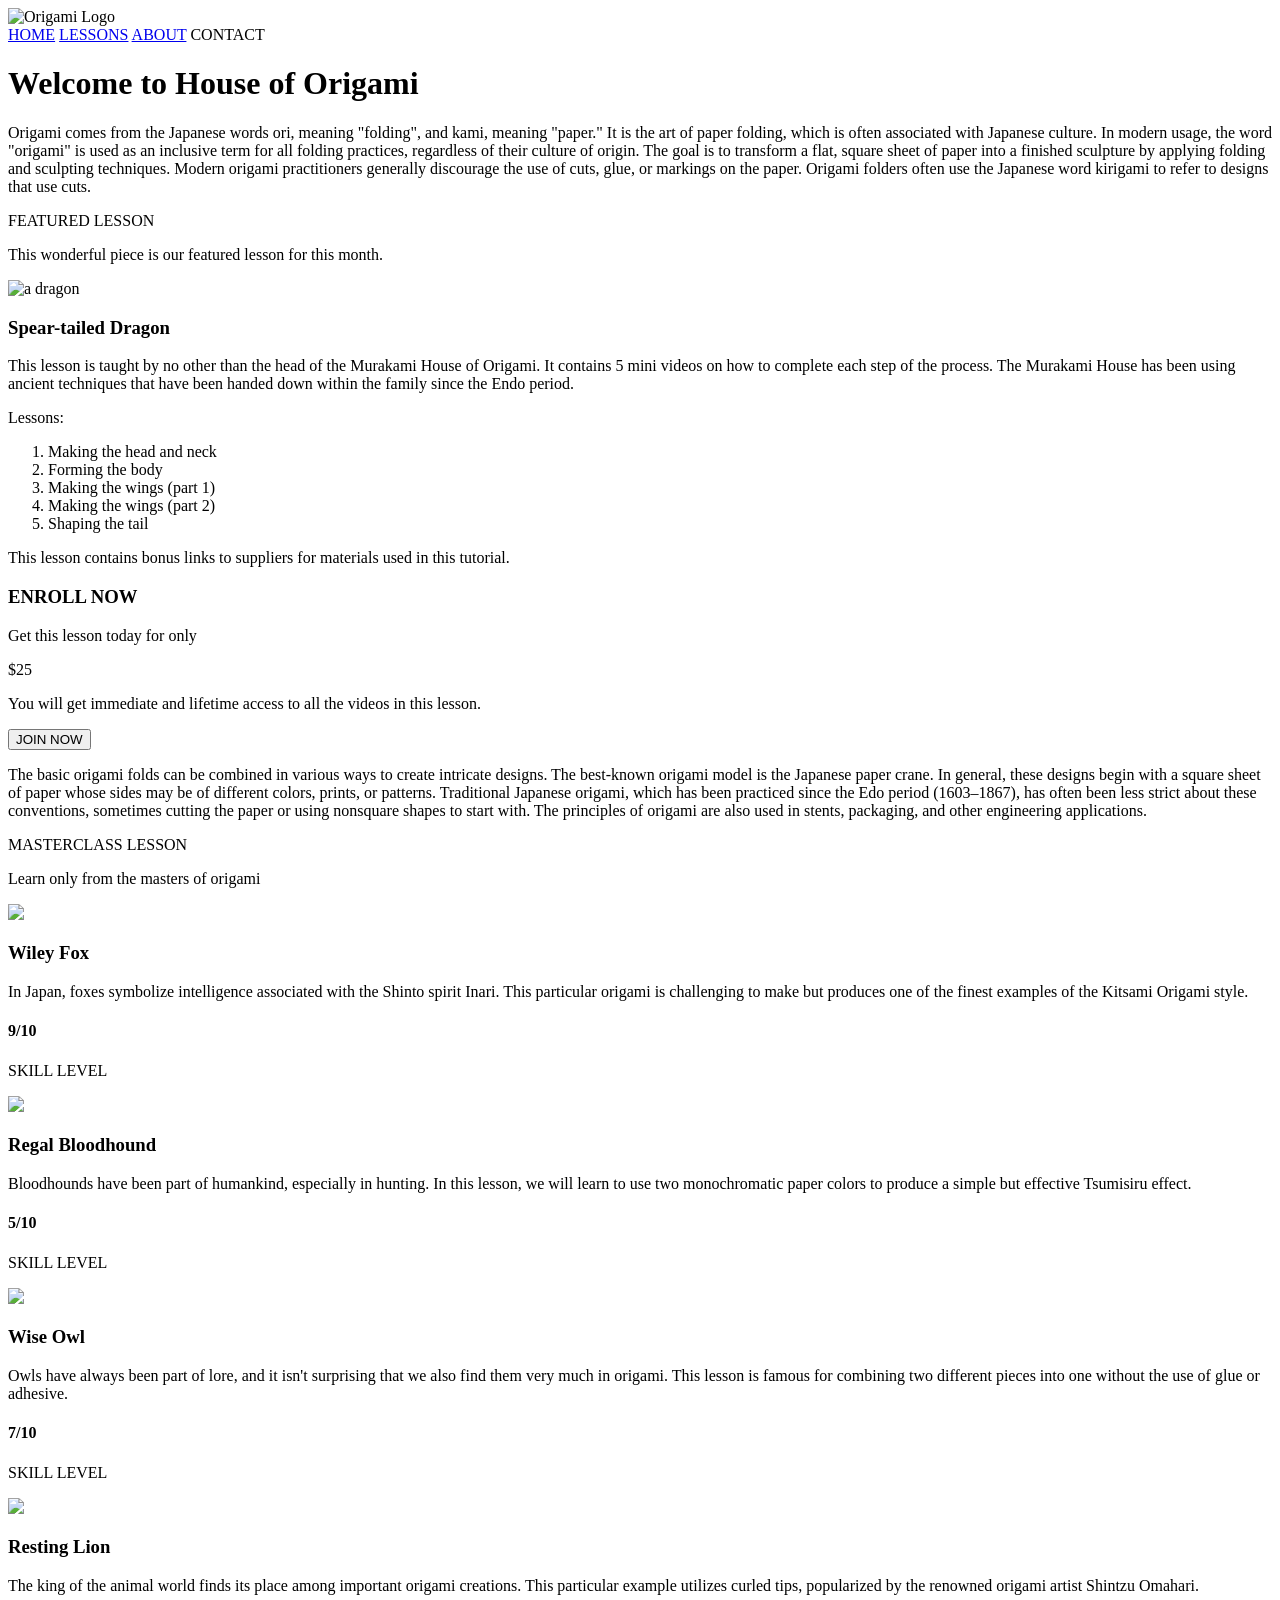
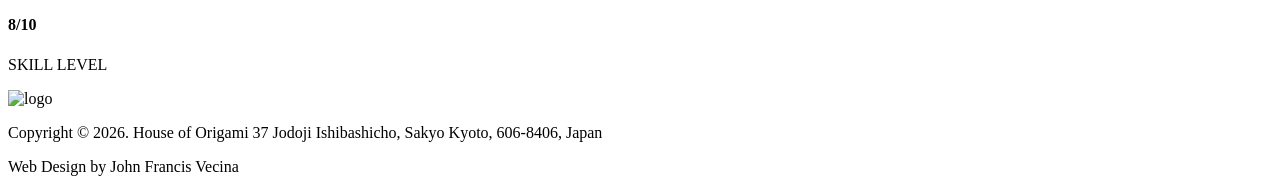
==== index.html @ 2bac2e09 "Add files via upload" ====
<!DOCTYPE HTML>

<html>
	<head>
	
		<title>House of Origami</title>
		
		<meta name="viewport" content="width=device-width, initial-scale=1.0">

		<link href="css/style.css" rel="stylesheet">
		
		<link rel="preconnect" href="https://fonts.googleapis.com">
		<link rel="preconnect" href="https://fonts.gstatic.com" crossorigin>
		<link href="https://fonts.googleapis.com/css2?family=Aubrey&family=Roboto:ital,wght@0,100..900;1,100..900&display=swap" rel="stylesheet">
		
		<link rel="icon" href="origami-images/images/icon_clean.png" type="image/x-icon">

		
	</head>
	
	<body>
		<header>
		
			<div class="top">
				<div class="origami_logo">
					<img src="origami-images/images/origami_logo.png" alt="Origami Logo">
				</div>
				
				<div class="main_nav">
					<nav class="navbtn">
						<a href="index.html">HOME</a>
						<a href="lessons.html">LESSONS</a>
						<a href="about.html">ABOUT</a>
						<a>CONTACT</a>
					</nav>
				</div>
				
			</div>

		</header>
		
		<main>
		
			<div class="origamihome1">
			
				<h1 id="header">Welcome to House of Origami</h1>
				<p>Origami comes from the Japanese words ori, meaning "folding", and kami, meaning "paper." It is the art of paper folding, which is often associated with Japanese culture. In modern usage, the word "origami" is used as an inclusive term for all folding practices, regardless of their culture of origin. The goal is to transform a flat, square sheet of paper into a finished sculpture by applying folding and sculpting techniques. Modern origami practitioners generally discourage the use of cuts, glue, or markings on the paper. Origami folders often use the Japanese word kirigami to refer to designs that use cuts.</p>
			
			</div>
			
			<div class="featured_lesson">
				
				<span>FEATURED  LESSON</span>
				<p>This wonderful piece is our featured lesson for this month.</p>
				<img src="origami-images/images/featured_lesson.jpg" alt="a dragon">
				
				<div class="mid_section">
					<div class="spear_tailed_dragon">
					
						<h3>Spear-tailed Dragon</h3>
						<p>This lesson is taught by no other than the head of the Murakami House of Origami. It contains 5 mini videos on how to complete each step of the process. The Murakami House has been using ancient techniques that have been handed down within the family since the Endo period.</p>
						
						<p>Lessons:</p>
						
						<ol>
							<li>Making the head and neck</li>
							<li>Forming the body</li>
							<li>Making the wings (part 1)</li>
							<li>Making the wings (part 2)</li>
							<li>Shaping the tail</li>
						</ol>
						
						<p>This lesson contains bonus links to suppliers for materials used in this tutorial.</p>
						
					</div>
					
					<div class="enroll">
						<h3>ENROLL NOW</h4>
						<p>Get this lesson today for only</p>
						
						<div class="price">
							<span class="price-text">
								<span class="currency">$</span>25
							</span>
						</div>
						
						<p id="access">You will get immediate and lifetime access to all the videos in this lesson.</p>
						
						<div class="join_button">
							<button>JOIN NOW</button>
						</div>
						
					</div>
					
				</div>
				
			</div>
			
			<div class="origamihome2">
				<p>The basic origami folds can be combined in various ways to create intricate designs. The best-known origami model is the Japanese paper crane. In general, these designs begin with a square sheet of paper whose sides may be of different colors, prints, or patterns. Traditional Japanese origami, which has been practiced since the Edo period (1603–1867), has often been less strict about these conventions, sometimes cutting the paper or using nonsquare shapes to start with. The principles of origami are also used in stents, packaging, and other engineering applications.</p>
			</div>
			
			<div class="masterclass_lessons">
				<span>MASTERCLASS  LESSON</span>
				<p>Learn only from the masters of origami</p>
			
			
				<div class="tables">
					<div class="lesson_table" id="lt1">
						<img src="origami-images/images/lesson01.jpg">
						<h3>Wiley Fox</h3>
						<p>In Japan, foxes symbolize intelligence associated with the Shinto spirit Inari. This particular origami is challenging to make but produces one of the finest examples of the Kitsami Origami style.</p>
						
						<div class="skill_level">
							<h4>9/10</h4>
							<P>SKILL LEVEL</P>
						</div>
						
					</div>
					
					<div class="lesson_table" id="lt2">
						<img src="origami-images/images/lesson02.jpg">
						<h3>Regal Bloodhound</h3>
						<p>Bloodhounds have been part of humankind, especially in hunting. In this lesson, we will learn to use two monochromatic paper colors to produce a simple but effective Tsumisiru effect.</p>
						
						<div class="skill_level" id="rb">
							<h4>5/10</h4>
							<P>SKILL LEVEL</P>
						</div>
					</div>
					
					<div class="lesson_table" id="lt3">
						<img src="origami-images/images/lesson03.jpg">
						<h3>Wise Owl</h3>
						<p>Owls have always been part of lore, and it isn't surprising that we also find them very much in origami. This lesson is famous for combining two different pieces into one without the use of glue or adhesive.</p>
						
						<div class="skill_level">
							<h4>7/10</h4>
							<P>SKILL LEVEL</P>
						</div>
					</div>
					
					<div class="lesson_table" id="lt4">
						<img src="origami-images/images/lesson04.jpg">
						
						<h3>Resting Lion</h3>
						<p>The king of the animal world finds its place among important origami creations. This particular example utilizes curled tips, popularized by the renowned origami artist Shintzu Omahari.</p>
						
						<div class="skill_level">
							<h4>8/10</h4>
							<P>SKILL LEVEL</P>
						</div>
						
					</div>
				</div>
			</div>
		</main>
		
		<footer>
			<div class="bottom">
				<img src="origami-images/images/origami_logo_dark.png" alt="logo">
				<p id="copyright">
					Copyright © 2026. House of Origami
					37 Jodoji Ishibashicho, Sakyo
					Kyoto, 606-8406, Japan
				</p>
				
				<p id="name">Web Design by John Francis Vecina</p>
			</div>
		
		</footer>

	</body>
</html>
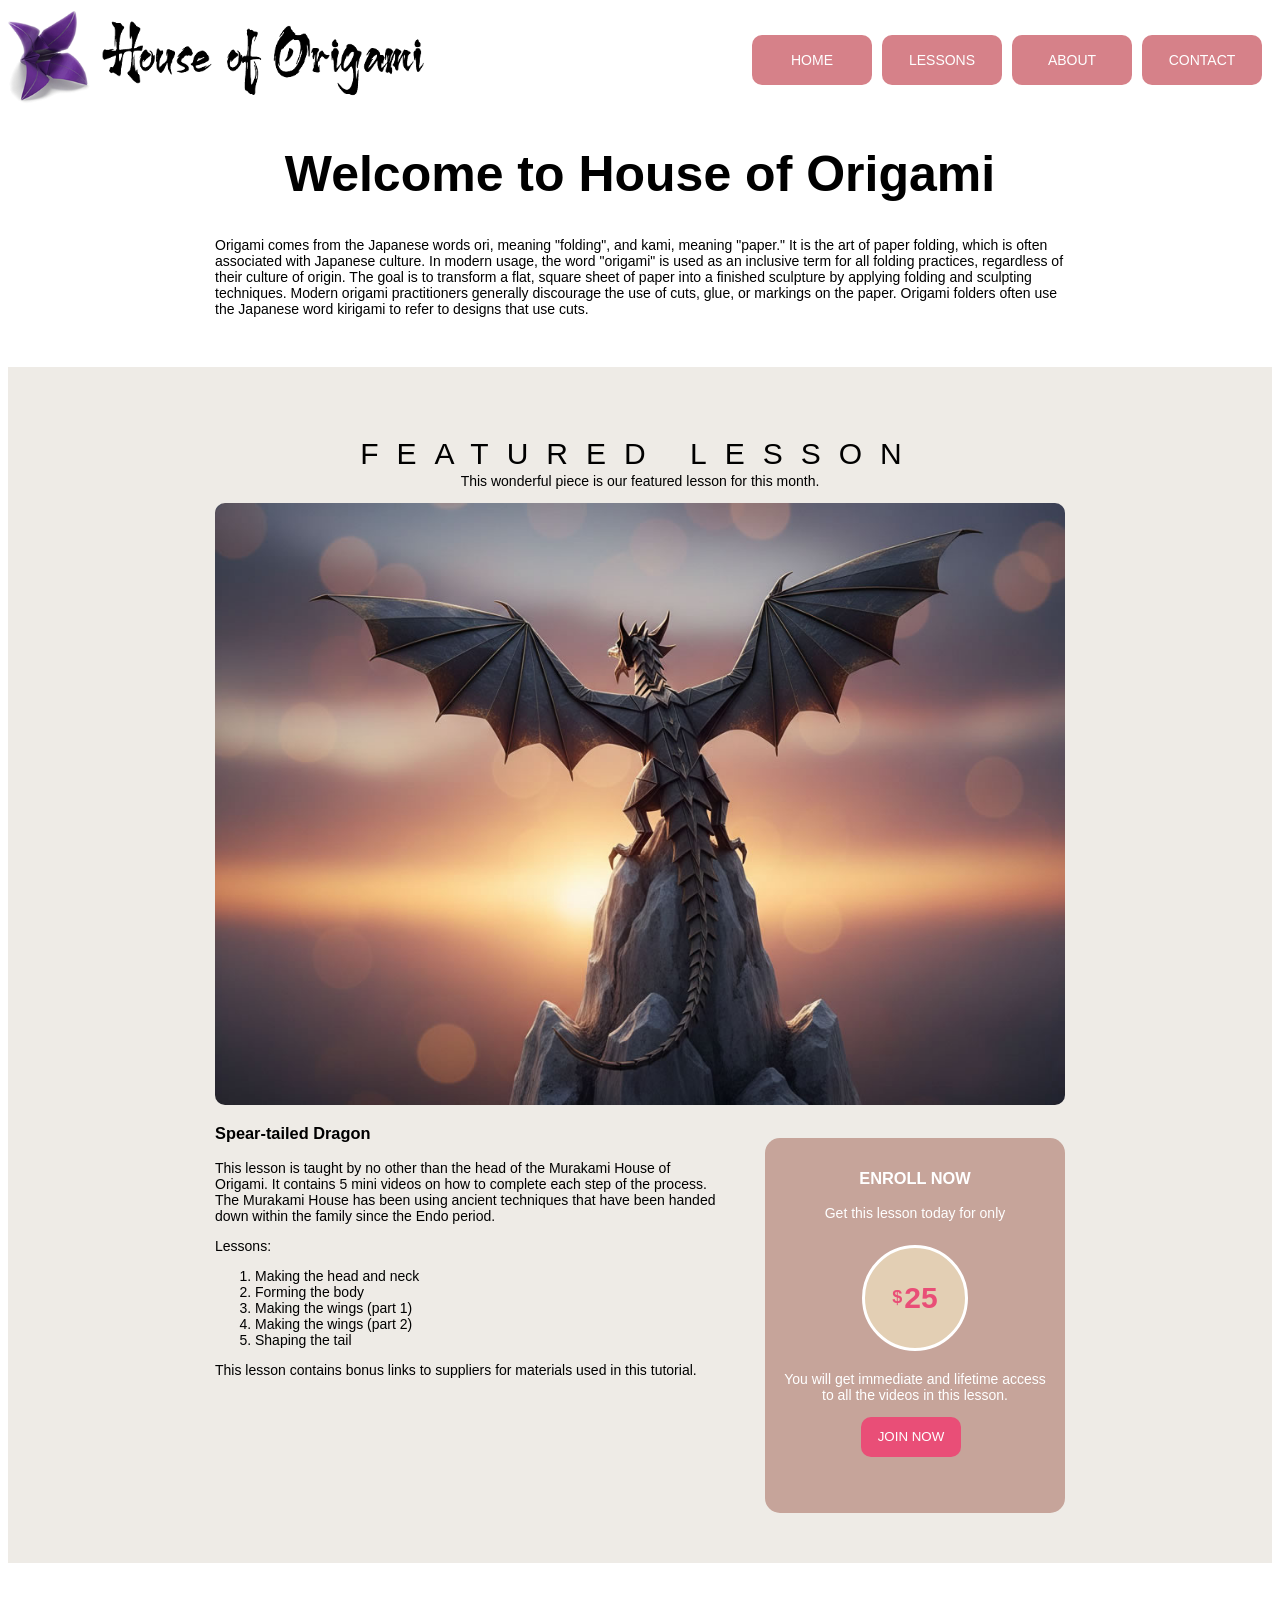
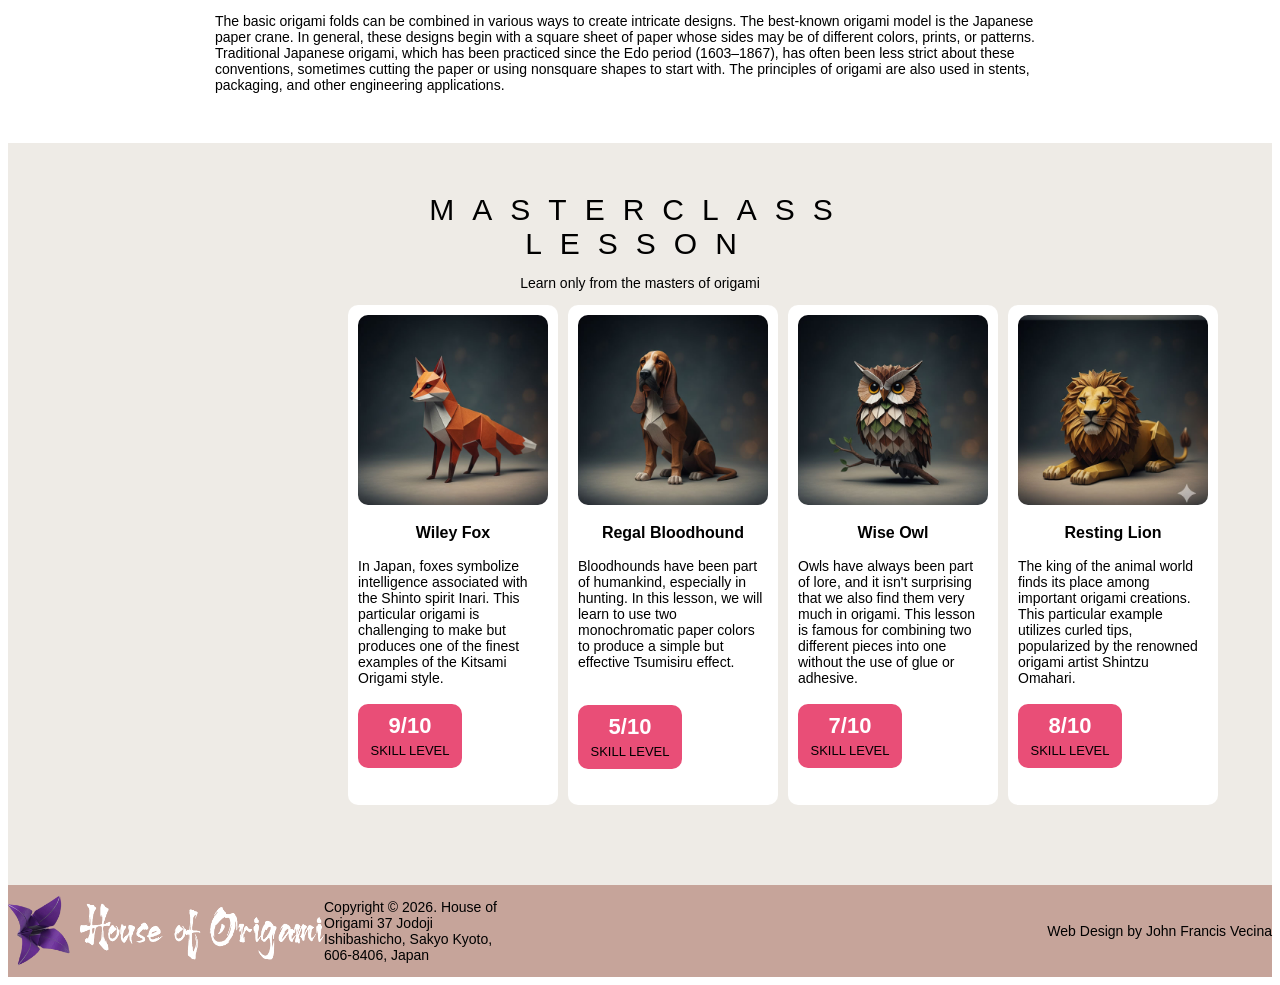
==== commit 2b73c32e: "made the contact page" ====
--- a/index.html
+++ b/index.html
@@ -35,7 +35,6 @@
 						<a>CONTACT</a>
 					</nav>
 				</div>
-				
 			</div>
 
 		</header>
--- a/css/style.css
+++ b/css/style.css
@@ -0,0 +1,605 @@
+/* for css */
+@font-face {
+  font-family: 'Aubrey';
+  src: url('fonts/Aubrey/Aubrey-Regular.ttf') format('truetype');
+  font-weight: normal;
+  font-style: normal;
+}
+
+/* For the Roboto font */
+@font-face {
+  font-family: 'Roboto';
+  src: url('fonts/Roboto/Roboto-VariableFont_wdth,wght.ttf') format('truetype');
+  font-weight: normal;
+  font-style: normal;
+}
+
+body {
+	font-size:14px;
+	font-family: 'Roboto', sans-serif;
+}
+
+.top {
+	margin-bottom: 10px;
+	display: flex;
+	align-items: center;
+	justify-content: space-between;
+}
+
+.origami_logo img {
+	width: 26rem;
+}
+
+.top .main_nav {
+	width: 60%;
+	text-align: right;
+	display: flex;
+	justify-content: flex-end;
+}
+
+.navbtn {
+	display: flex;
+	justify-content: flex-end;
+}
+
+.navbtn a{
+	width: 100px;           
+	height: 50px;
+	padding: 0 10px;        
+	margin-right: 10px;
+	line-height: 50px;
+	background-color: #D68189;
+	color: white;
+	text-decoration: none;   
+	border-radius: 10px;  
+	font-size: 14px;
+	text-align: center;
+	transition: transform 0.3s ease;
+}
+
+.navbtn a:hover {
+	background-color: #E94E77;
+	transform: translateY(-14px);
+}
+
+.origamihome1 {
+	width: 850px;
+	margin: auto;
+	margin-bottom: 50px;
+}
+
+.origamihome1 h1 {
+	font-family: "Aubrey", sans-serif;
+	font-size: 50px;
+	text-align: center;
+}
+
+.featured_lesson {
+	background-color: #EEEBE6;
+	padding-top: 70px;
+	text-align: center;
+}
+
+.featured_lesson span {
+	font-size: 30px;
+	letter-spacing: 18px;
+	margin-bottom: 0px;
+}
+
+.featured_lesson p {
+	margin-top: 2px;
+	font-size:14px;
+}
+
+.featured_lesson img {
+	width: 850px;
+	border-radius: 10px;
+}
+
+.mid_section {
+	width: 850px;        
+    margin: 0 auto;      
+	display: flex;
+	align-items: flex-start;
+	padding-bottom: 50px;
+}
+
+.mid_section .spear_tailed_dragon {
+	width: 60%;
+	max-width: 650px;
+	text-align: left;
+}
+
+.enroll {
+	width: 270px;
+	height: 300px;
+	background-color: #C6A49A;
+	border-radius: 15px;
+	text-align: center;
+	color: #FFFFFF;
+	padding: 15px 15px 60px 15px;
+	margin-top: 30px;
+	margin-left: 40px;
+}
+
+/* PRICE CIRCLE */
+
+.price {
+    width: 100px;
+    height: 100px;
+    background-color: #E3CFB4;
+    border: 3px solid #FFFFFF;
+    border-radius: 100px;
+    margin: 10px auto 20px auto;
+    display: inline-block; 
+    text-align: center;
+    line-height: 110px;    
+}
+
+.price,
+.price * {
+    letter-spacing: 0 !important;
+    word-spacing: 0 !important;
+}
+
+.price-text {
+	display: inline-block;
+    line-height: 1;     
+    color: #E94E77;
+    font-size: 30px;
+    font-weight: bold;
+}
+
+.price-text .currency {
+    font-size: 0.6em;
+    display: inline-block;
+    transform: translateY(-0.3em);
+    margin-right: 2px;
+}
+
+.enroll #access {
+	margin-top: 0px;
+}
+
+.join_button button{
+	background-color: #E94E77;
+	border-radius: 10px;
+	height: 40px;
+	width: 100px;
+	color: white;
+	margin-right: 8px;
+	border: 0px;
+}
+
+.join_button button:hover{
+	background-color: #000;
+}
+
+.origamihome2 {
+	width: 850px;
+	margin: auto;
+	margin-top: 50px;
+	margin-bottom: 50px;
+	text-align: left;
+}
+
+.masterclass_lessons {
+	background-color: #EEEBE6;
+	font-family: sans-serif;
+	text-align: center;
+	padding-top: 50px;
+	padding-bottom: 80px;
+	padding-left: 300px;
+	padding-right: 300px;
+}
+
+.masterclass_lessons span {
+	font-family: 'Roboto', sans-serif;
+	margin-bottom: 0px;
+	font-size: 30px;
+	letter-spacing: 18px;
+}
+
+.tables {
+	width: 950px;
+	margin: 0 auto;
+	display: flex;
+	justify-content: center;
+	gap: 10px;
+}
+
+.tables .lesson_table {
+	width: 190px;
+	height: 480px;
+	background-color: #FFFFFF;
+	padding: 10px;
+	border-radius: 10px;
+	font-size: 14px;
+}
+
+.tables .lesson_table h3 {
+	font-size: 16px;
+}
+
+.tables img {
+	width: 100%;
+	border-radius: 10px;
+}
+
+.lesson_table p{
+	text-align: left;
+}
+
+.skill_level {
+	width: 80px;
+	height: 40px;
+	margin: 18px 0 0 0;
+	background-color: #E94E77;
+	padding: 12px;
+	border-radius: 10px;
+}
+
+.skill_level:hover {
+	background-color: #000000;
+}
+
+#rb {
+	width: 80px;
+	height: 40px;
+	margin: 35px 0;
+	background-color: #E94E77;
+	padding: 12px;
+	border-radius: 10px;
+}
+
+#rb:hover {
+	background-color: #000000;
+}
+
+.skill_level h4 {
+	margin-top: 10px;
+	margin-bottom: 0px;
+	line-height: 0px;
+	font-size: 22px;
+	color: #FFFFFF;
+}
+
+.skill_level p {
+	margin-top: 25px;
+	line-height: 0px;
+	font-size: 13px;
+	text-align: center;
+}
+
+.bottom {
+	background-color: #C6A49A;
+	display: flex;
+	align-items: center;
+	justify-content: space-between;
+}
+
+.bottom img {
+	width: 25%;
+}
+
+#copyright{
+	width: 11rem;
+	margin-right: auto;
+}
+
+/* About Page */
+
+.about {
+	background-image: url("../origami-images/images/bg-tile.jpg");
+	background-color: #cebab0;
+	background-blend-mode: multiply;
+	background-repeat: repeat-x;
+	padding-left: 20px;
+	height: 120px;
+
+	display: flex;
+	align-items: center;
+}
+
+.about p {
+	font-size: 40px;
+	font-family: 'Roboto', sans-serif;
+	color: #FFFFFF;
+}
+
+.origami_masters {
+	padding: 50px 300px;
+	text-align: center;
+}
+
+.origami_masters span {
+	font-size: 30px;
+	letter-spacing: 18px;
+	margin-bottom: 0px;
+	font-family:'Roboto', sans-serif;
+}
+
+.origami_masters p{
+	margin-top: 0;
+}
+
+/* FLEX FIX */
+.masters {
+	width: 700px;   
+	margin: 0 auto;
+	display: flex;
+}
+
+.masters .master1,
+.masters .master2{
+	width: 50%;
+	font-size: 16px;
+}
+
+.masters img {
+	border-radius: 100%
+}
+
+.school_masters {
+	background-color: #EEEBE6;
+	padding: 80px 0;
+	text-align: center;
+	font-family: 'Roboto', sans-serif;
+}
+
+.school_masters span {
+	font-size: 30px;
+	letter-spacing: 18px;
+	font-family:'Roboto', sans-serif;
+}
+
+.school_masters_whole {
+	margin: 0 auto;
+	width: 70%;
+	display: flex;
+}
+
+.school_masters_whole .school_masters_left {
+	width:40%;
+	font-size: 16px;
+}
+
+.school_masters_whole .school_masters_right {
+	width: 60%;
+	font-size: 16px;
+	text-align: right;
+
+	display: flex;          
+	justify-content: flex-end;
+}
+
+.school_masters_whole .school_masters_left img{
+	width: 70%;
+	border-radius: 10%;
+	margin-bottom: -20px;
+	margin-top: 10px;
+}
+
+.school_masters_whole .school_masters_left h3{
+	margin-bottom: -10px;
+}
+
+.school_masters_right .left,
+.school_masters_right .right {
+	width: 40%;
+	display: flex;
+	flex-direction: column;
+}
+
+.school_masters_right .left img,
+.school_masters_right .right img {
+	width: 130px;
+	border-radius: 100%;
+	margin-bottom: -10px;
+	margin-top: 17px;
+}
+
+.lm {
+	text-align: center;
+	font-size: 16px;
+	margin-left: -100px;
+}
+
+.lm h3 {
+	margin-bottom: -10px;
+}
+
+
+.lessons {
+	background-image: url("../origami-images/images/bg-tile.jpg");
+	background-color: #cebab0;
+	background-blend-mode: multiply;
+	background-repeat: repeat-x;
+	padding-left: 20px;
+	height: 120px;
+	margin-bottom: 5rem;
+	
+	display: flex;
+	align-content: center;
+}
+
+.lessons p {
+	font-size: 40px;
+	font-family: 'Roboto', sans-serif;
+	color: #FFFFFF;
+}
+
+
+.masterclass_lessons_text span {
+	font-size: 30px;
+	letter-spacing: 30px;
+	margin-bottom: 0px;
+	font-family:'Roboto', sans-serif;
+}
+
+.masterclass_lessons_text  {
+	text-align: center;
+	margin: 2rem 0;
+}
+
+.masterclass_lessons_section {
+	display: flex;
+	flex-direction: column;
+	align-content: center;
+	align-items: center;
+	text-align: center;
+	gap: 1rem;
+	
+	height: auto;
+	margin-bottom: 8rem;
+}
+
+.ml_row {
+	width: 190%;
+	display: flex;
+	align-content: center;
+	align-items: center;
+	justify-content: center;
+	gap: 0.5rem;
+}
+
+.ml_card {
+	max-width: 13rem;
+	height: auto;
+	background-color: #E3CFB4;
+	padding: 0.7rem;
+	border-radius: 10px;
+		
+	text-align: center;
+	
+	display: flex;
+	flex-direction: column;
+	align-items: center;
+}
+
+.ml_card img {
+	width: 100%;
+}
+
+.ml_card h3 {
+	margin: 10px 0;
+	padding: 0;
+}
+
+.ml_enroll_box {
+	background-color: #E94E77;
+	color: #FFF;
+	max-width: 80%;
+	max-height: 15%;
+	padding: 10px 20px;
+	border-radius: 10px;
+}
+
+.ml_enroll_box:hover {
+	background-color: #000;
+}
+
+.video_lessons {
+	background-color: #EEEBE6;
+	padding: 2.5rem 0 5rem 0;
+}
+
+.video_lessons_text span {
+	font-size: 30px;
+	letter-spacing: 30px;
+	margin-bottom: 0px;
+	font-family:'Roboto', sans-serif;
+}
+
+.video_lessons_text  {
+	text-align: center;
+	margin: 2rem 0 ;
+}
+
+.youtube_videos {
+	display: flex;
+	align-content: center;
+	align-items: center;
+	justify-content: center;
+	gap: 1rem;
+}
+
+.video_card {
+	display: flex;
+	flex-direction: column;
+	align-items: center;
+	justify-content: center;
+	
+	background-color: #FFF;
+	padding: 0.3rem;
+	border-radius: 10px;
+	width: 20%;
+}
+
+.video_card video{
+	margin: 0;
+	width: 100%;
+}
+
+/* Contact Page */
+#map {
+	width: 100%;
+	height: 500px;
+	border: none;
+}
+
+.message_section {
+	padding: 100px;
+	
+	display: flex;
+	gap: 50px;
+}
+
+.message_row {
+	flex: 2;
+}
+
+.text_form {
+	display: flex;
+	flex-direction: column;
+}
+
+.hq_row {
+	flex: 1;
+
+	width: 50%;
+}
+
+.text_label {
+	display: inline-block;
+	margin-right: 30px;
+}
+
+.input_section {
+	display: inline-block;
+	width: 60%;
+}
+
+
+
+
+
+
+
+
+
+
+
+
+
+
+
+
+
+
+
+
+
+
+
+
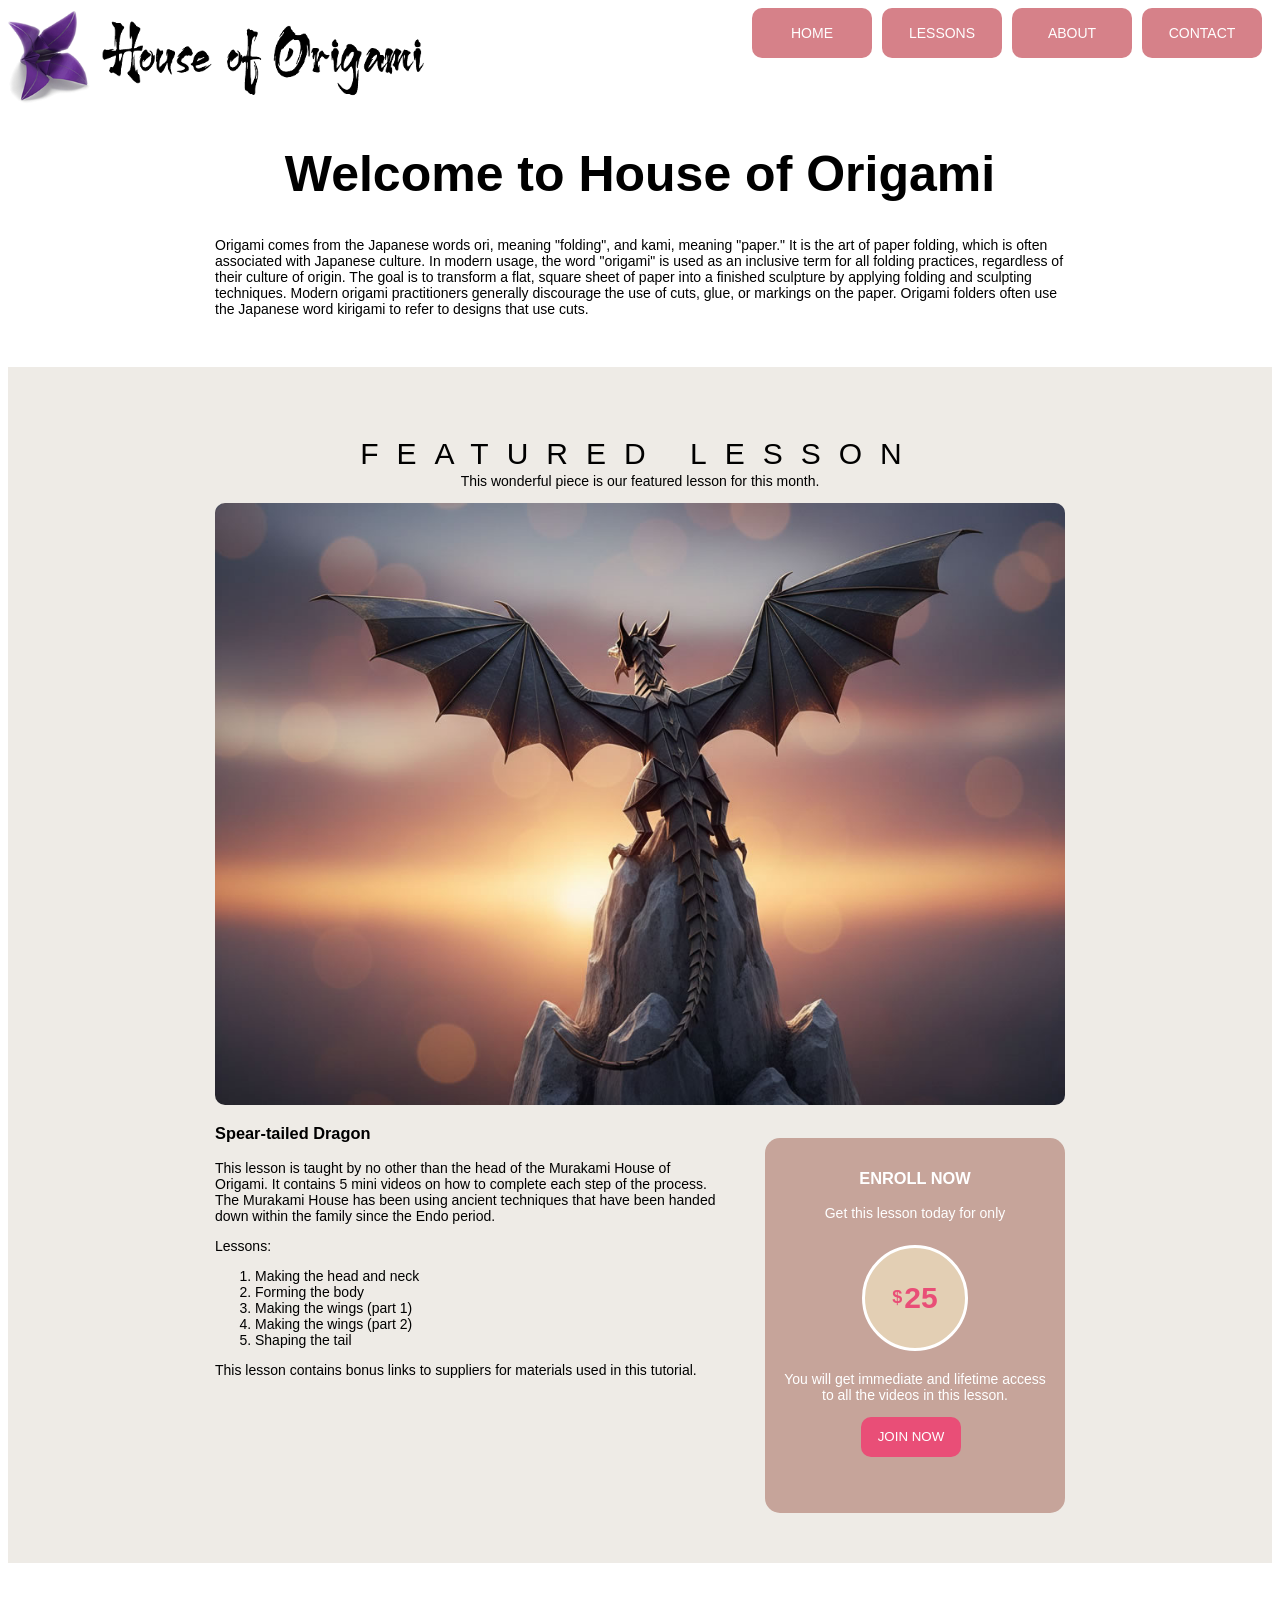
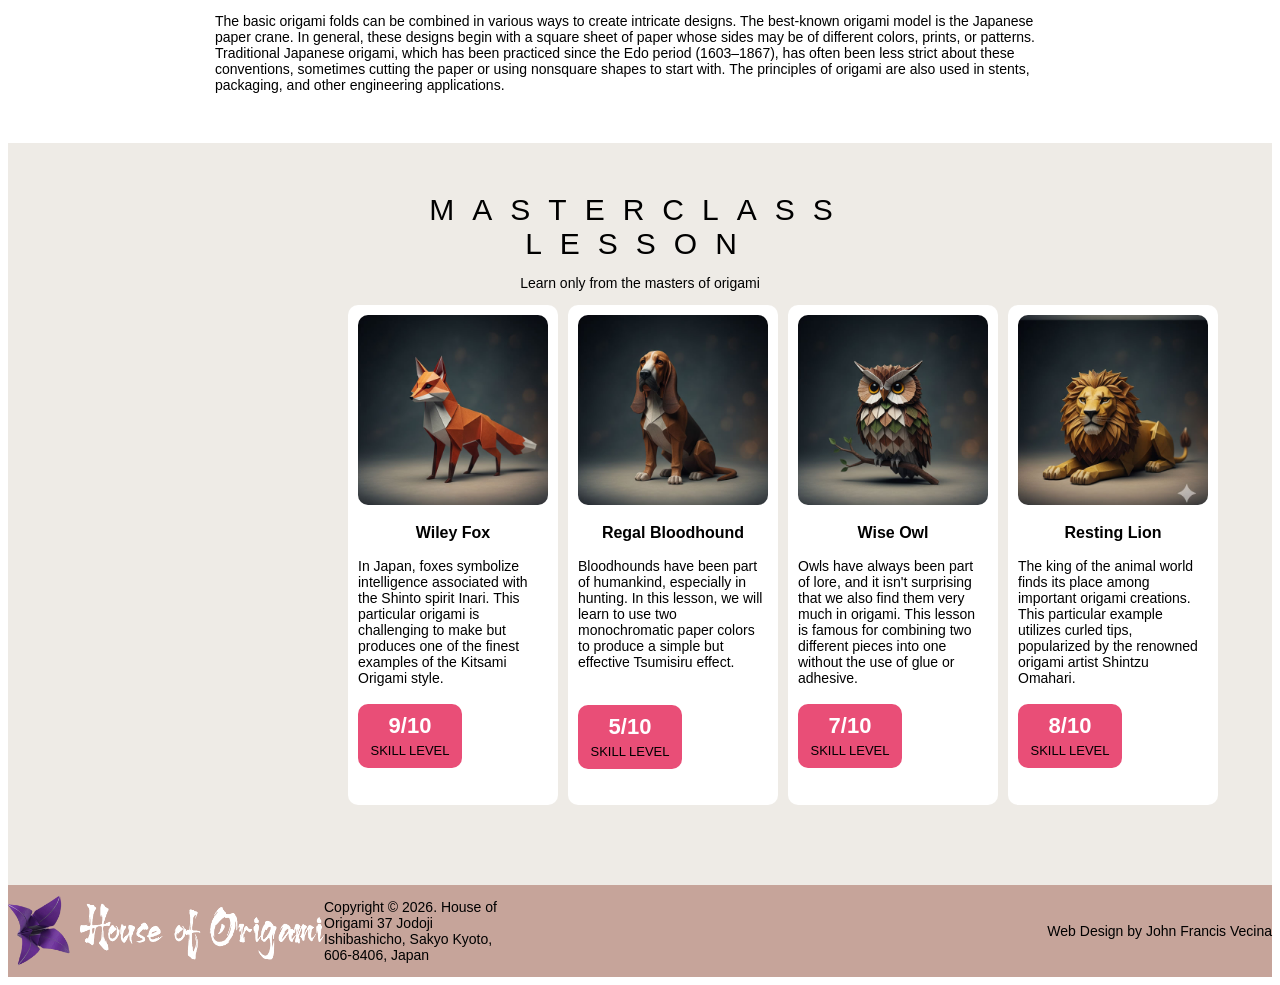
==== commit 3048ce38: "- finished the contact page - minor changes to hover and lessons page" ====
--- a/index.html
+++ b/index.html
@@ -32,7 +32,7 @@
 						<a href="index.html">HOME</a>
 						<a href="lessons.html">LESSONS</a>
 						<a href="about.html">ABOUT</a>
-						<a>CONTACT</a>
+						<a href="contact.html">CONTACT</a>
 					</nav>
 				</div>
 			</div>
--- a/css/style.css
+++ b/css/style.css
@@ -22,7 +22,7 @@
 .top {
 	margin-bottom: 10px;
 	display: flex;
-	align-items: center;
+	align-items: flex-start;
 	justify-content: space-between;
 }
 
@@ -241,6 +241,7 @@
 
 .skill_level:hover {
 	background-color: #000000;
+	color: #FFF;
 }
 
 #rb {
@@ -549,10 +550,11 @@
 }
 
 .message_section {
-	padding: 100px;
+	padding: 100px 200px;
 	
 	display: flex;
-	gap: 50px;
+	justify-content: center;
+	width: 100%;
 }
 
 .message_row {
@@ -562,6 +564,8 @@
 .text_form {
 	display: flex;
 	flex-direction: column;
+	gap: 10px;
+	margin-bottom: 20px;
 }
 
 .hq_row {
@@ -571,35 +575,142 @@
 }
 
 .text_label {
-	display: inline-block;
-	margin-right: 30px;
+	margin-right: 20px;
+}
+
+.input {
+	display: flex;
+	justify-content: space-between;
 }
 
 .input_section {
-	display: inline-block;
-	width: 60%;
-}
-
-
-
-
-
-
-
-
-
-
-
-
-
-
-
-
-
-
-
-
-
-
-
-
+	width: 53%;
+
+	/* transform: translateX(-240px); */
+	height: 35px;
+	border: none;
+	background-color: #f0ebe8;
+	border-radius: 10px;
+	padding-left: 20px;
+	margin-right: 285px
+}
+
+.input_section:focus {
+	outline: none;
+	border: none;
+	border-color: none;
+	border-radius: 10px;
+	padding-left: 20px;
+}
+
+.radio_form {
+	display: flex;
+	gap: 20px;
+	margin-bottom: 10px;
+}
+
+.form_header {
+	margin-right: 10px;
+}
+
+.checkbox_form {
+	display: flex;
+	flex-direction: column;
+	gap: 10px;
+	margin-bottom: 10px;
+}
+
+.first_box {
+	display: flex;
+	align-items: center;
+}
+
+.box {
+	display: flex;
+	gap: 10px;
+	margin-left: 94px;
+}
+
+#animals {
+	margin-left: 34px;
+	margin-right: 15px;
+}
+
+.select_form {
+	display: flex;
+	justify-content: space-between;
+	width: 100%;
+	margin-bottom: 15px;
+}
+
+#cars {
+	width: 470px;
+}
+
+.area_section {
+	height: 50px;      
+    padding-top: 10px;  
+    resize: vertical; 
+	margin-bottom: 10px;
+}
+
+#message {
+	width: 450px;
+}
+
+.send_button {
+	display: flex;
+	align-items: center;
+
+	margin-left: 80px;
+
+	height: 35px;
+	padding: 15px;
+	border-radius: 10px;
+	border: none;
+	background-color: #E94E77;
+	color: #FFF;
+	font-weight: bold;
+	font-size: 15px;
+}
+
+.hq_row {
+	transform: translateX(-100px);
+	margin-right: 400px;	
+}
+
+.hq_text {
+	width: 170px;
+}
+
+.hq_label {
+	font-weight: bold;
+}
+
+.hq_contact {
+	font-weight: normal;
+	margin-left: 10px;
+}
+
+#email_space {
+	margin-left: 16px;
+}
+
+
+
+
+
+
+
+
+
+
+
+
+
+
+
+
+
+
+
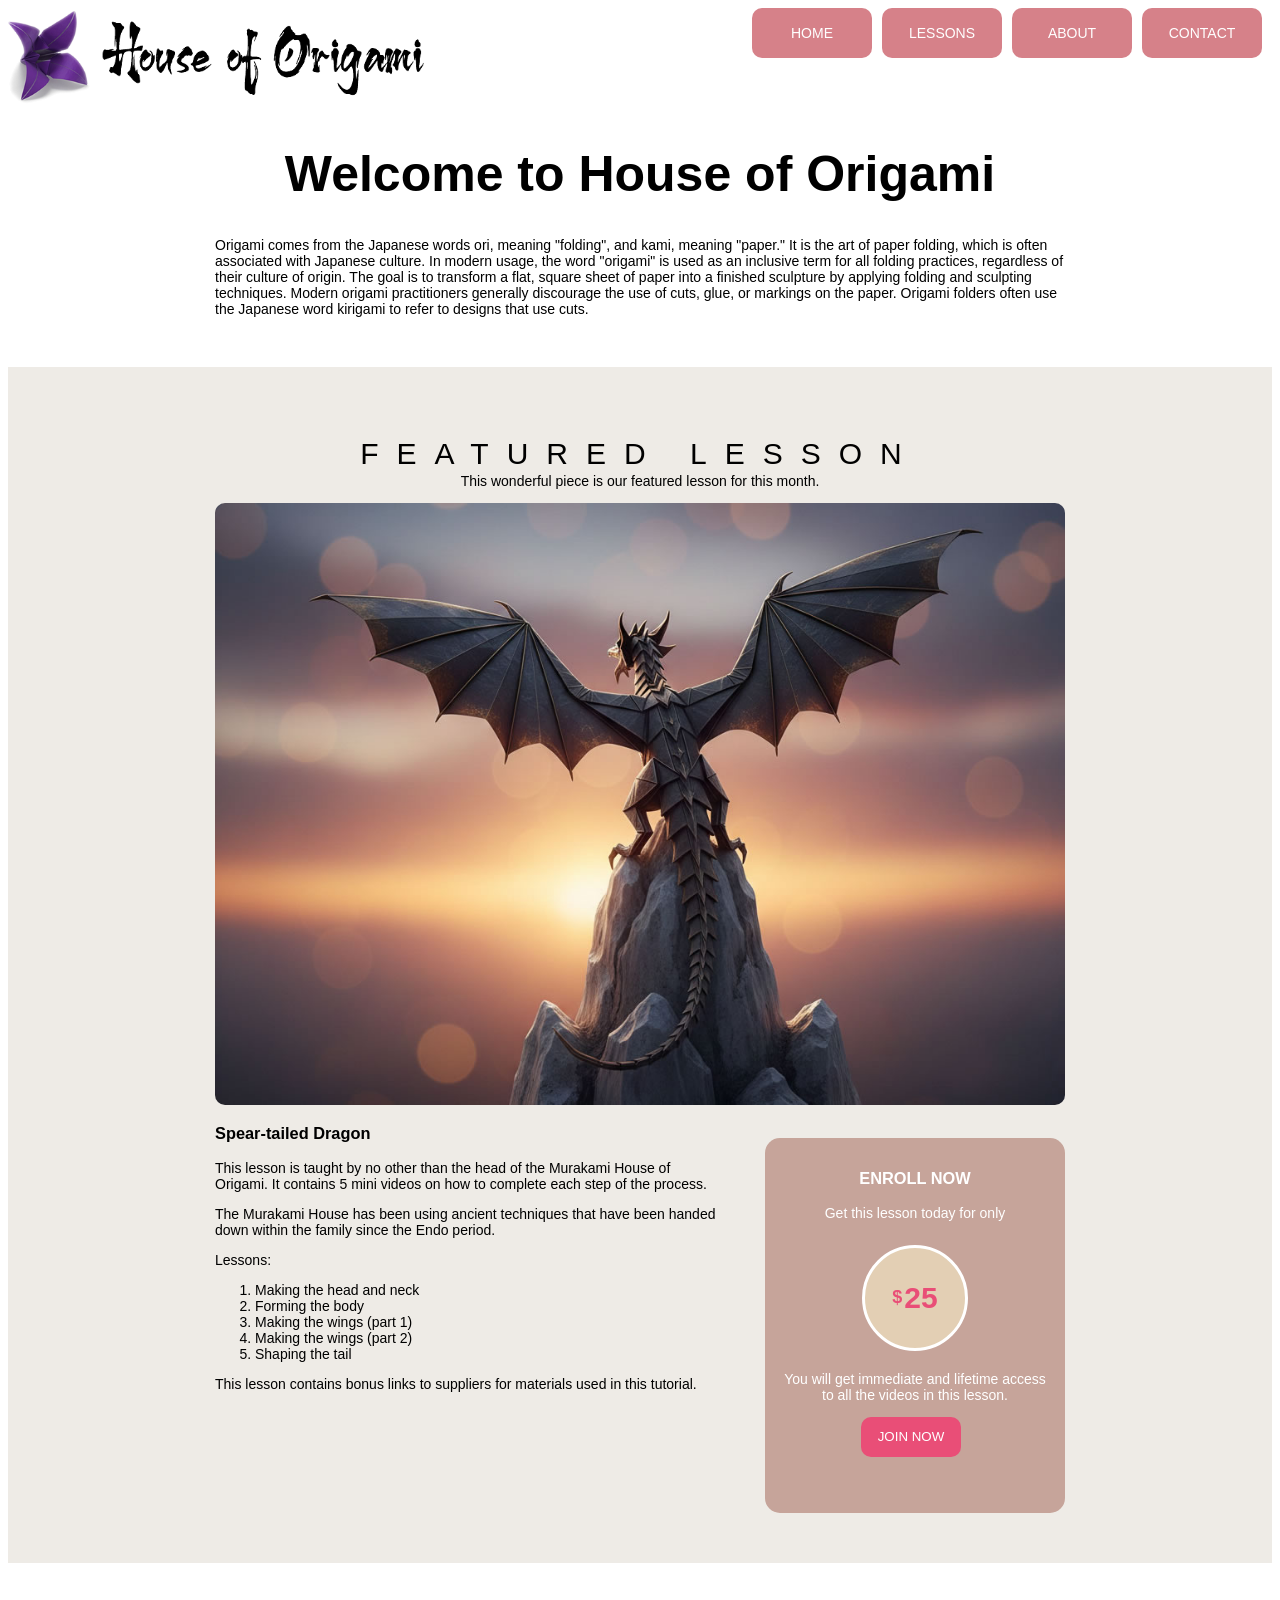
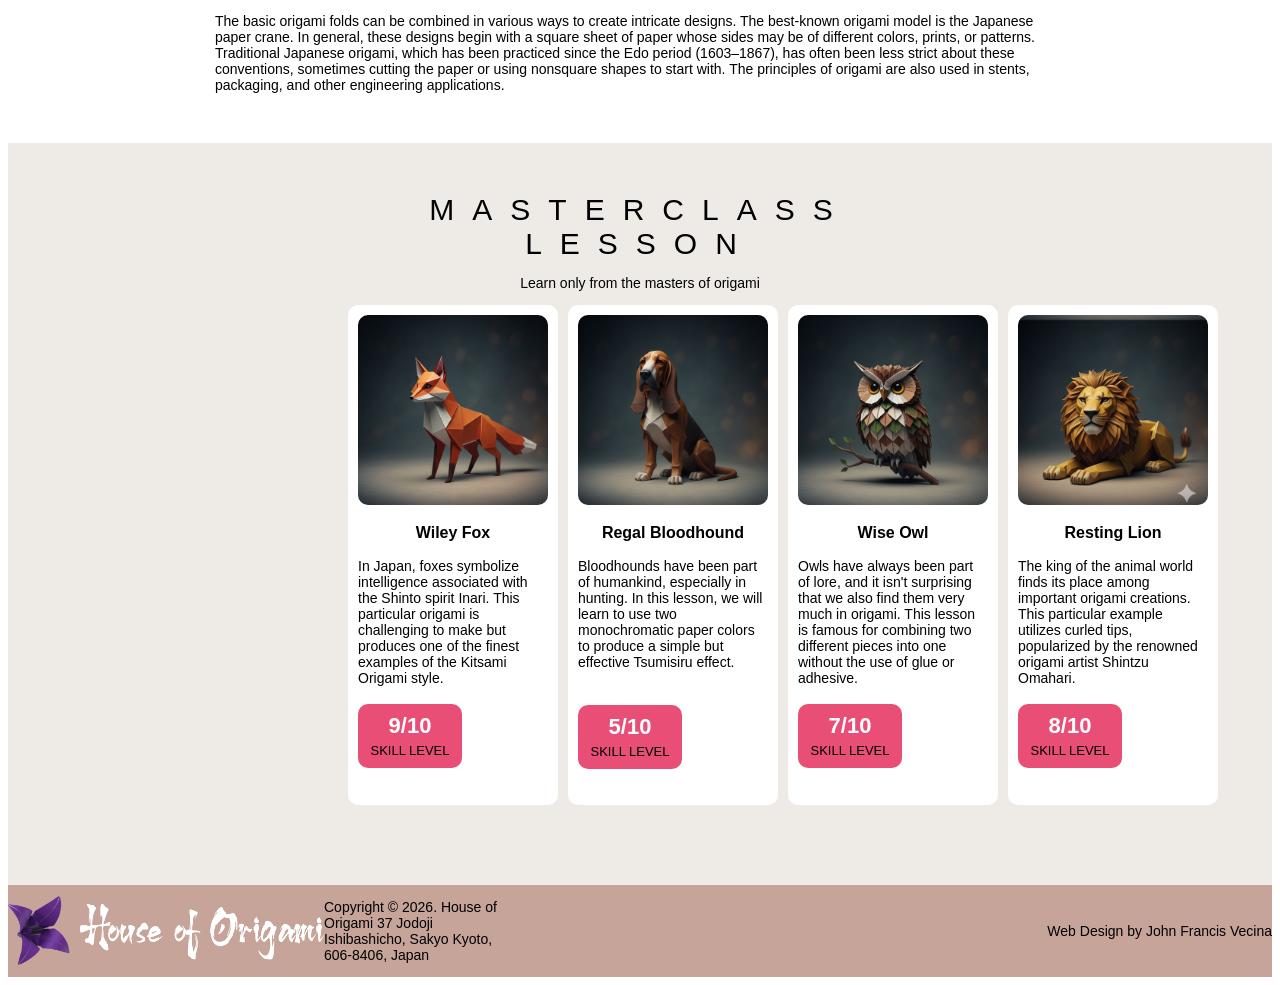
==== commit 8ba00aa1: "- Media Query done with index.html" ====
--- a/index.html
+++ b/index.html
@@ -44,22 +44,25 @@
 			<div class="origamihome1">
 			
 				<h1 id="header">Welcome to House of Origami</h1>
-				<p>Origami comes from the Japanese words ori, meaning "folding", and kami, meaning "paper." It is the art of paper folding, which is often associated with Japanese culture. In modern usage, the word "origami" is used as an inclusive term for all folding practices, regardless of their culture of origin. The goal is to transform a flat, square sheet of paper into a finished sculpture by applying folding and sculpting techniques. Modern origami practitioners generally discourage the use of cuts, glue, or markings on the paper. Origami folders often use the Japanese word kirigami to refer to designs that use cuts.</p>
-			
+				<p>
+					<span>Origami comes from the Japanese words ori, meaning "folding", and kami, meaning "paper." It is the art of paper folding, which is often associated with Japanese culture.  </span>
+					<span>In modern usage, the word "origami" is used as an inclusive term for all folding practices, regardless of their culture of origin. The goal is to transform a flat, square sheet of paper into a finished sculpture by applying folding and sculpting techniques.</span>
+					<span>Modern origami practitioners generally discourage the use of cuts, glue, or markings on the paper. Origami folders often use the Japanese word kirigami to refer to designs that use cuts.</span>
+				</p>
 			</div>
 			
 			<div class="featured_lesson">
 				
-				<span>FEATURED  LESSON</span>
-				<p>This wonderful piece is our featured lesson for this month.</p>
+				<span id="header_featured">FEATURED  LESSON</span>
+				<p id="header_desc">This wonderful piece is our featured lesson for this month.</p>
 				<img src="origami-images/images/featured_lesson.jpg" alt="a dragon">
 				
 				<div class="mid_section">
 					<div class="spear_tailed_dragon">
 					
 						<h3>Spear-tailed Dragon</h3>
-						<p>This lesson is taught by no other than the head of the Murakami House of Origami. It contains 5 mini videos on how to complete each step of the process. The Murakami House has been using ancient techniques that have been handed down within the family since the Endo period.</p>
-						
+						<p>This lesson is taught by no other than the head of the Murakami House of Origami. It contains 5 mini videos on how to complete each step of the process. </p>
+						<p>The Murakami House has been using ancient techniques that have been handed down within the family since the Endo period.</p>
 						<p>Lessons:</p>
 						
 						<ol>
@@ -70,7 +73,7 @@
 							<li>Shaping the tail</li>
 						</ol>
 						
-						<p>This lesson contains bonus links to suppliers for materials used in this tutorial.</p>
+						<p> </p>This lesson contains bonus links to suppliers for materials used in this tutorial.</p>
 						
 					</div>
 					
@@ -97,11 +100,15 @@
 			</div>
 			
 			<div class="origamihome2">
-				<p>The basic origami folds can be combined in various ways to create intricate designs. The best-known origami model is the Japanese paper crane. In general, these designs begin with a square sheet of paper whose sides may be of different colors, prints, or patterns. Traditional Japanese origami, which has been practiced since the Edo period (1603–1867), has often been less strict about these conventions, sometimes cutting the paper or using nonsquare shapes to start with. The principles of origami are also used in stents, packaging, and other engineering applications.</p>
-			</div>
+				<p>
+					<span>The basic origami folds can be combined in various ways to create intricate designs. The best-known origami model is the Japanese paper crane. In general, these designs begin with a square sheet of paper whose sides may be of different colors, prints, or patterns.</span>
+					<span>Traditional Japanese origami, which has been practiced since the Edo period (1603–1867), has often been less strict about these conventions, sometimes cutting the paper or using nonsquare shapes to start with. </span>
+					<span>The principles of origami are also used in stents, packaging, and other engineering applications.</span>
+				</p>
+			</div>	
 			
 			<div class="masterclass_lessons">
-				<span>MASTERCLASS  LESSON</span>
+				<span id="header_master">MASTERCLASS  LESSON</span>
 				<p>Learn only from the masters of origami</p>
 			
 			
@@ -109,7 +116,10 @@
 					<div class="lesson_table" id="lt1">
 						<img src="origami-images/images/lesson01.jpg">
 						<h3>Wiley Fox</h3>
-						<p>In Japan, foxes symbolize intelligence associated with the Shinto spirit Inari. This particular origami is challenging to make but produces one of the finest examples of the Kitsami Origami style.</p>
+						<p class="table_desc">
+							<span class="next_line">In Japan, foxes symbolize intelligence associated with the Shinto spirit Inari. </span>
+							<span class="next_line">This particular origami is challenging to make but produces one of the finest examples of the Kitsami Origami style.</span>
+						</p>
 						
 						<div class="skill_level">
 							<h4>9/10</h4>
@@ -121,9 +131,11 @@
 					<div class="lesson_table" id="lt2">
 						<img src="origami-images/images/lesson02.jpg">
 						<h3>Regal Bloodhound</h3>
-						<p>Bloodhounds have been part of humankind, especially in hunting. In this lesson, we will learn to use two monochromatic paper colors to produce a simple but effective Tsumisiru effect.</p>
-						
-						<div class="skill_level" id="rb">
+						<p class="table_desc">
+							<span class="next_line">Bloodhounds have been part of humankind, especially in hunting.</span> 
+							<span class="next_line">In this lesson, we will learn to use two monochromatic paper colors to produce a simple but effective Tsumisiru effect.</span>
+						</p>
+							<div class="skill_level" id="rb">
 							<h4>5/10</h4>
 							<P>SKILL LEVEL</P>
 						</div>
@@ -132,9 +144,11 @@
 					<div class="lesson_table" id="lt3">
 						<img src="origami-images/images/lesson03.jpg">
 						<h3>Wise Owl</h3>
-						<p>Owls have always been part of lore, and it isn't surprising that we also find them very much in origami. This lesson is famous for combining two different pieces into one without the use of glue or adhesive.</p>
-						
-						<div class="skill_level">
+						<p class="table_desc">
+							<span class="next_line">Owls have always been part of lore, and it isn't surprising that we also find them very much in origami.</span> 
+							<span class="next_line">This lesson is famous for combining two different pieces into one without the use of glue or adhesive.</span>
+						</p>
+							<div class="skill_level">
 							<h4>7/10</h4>
 							<P>SKILL LEVEL</P>
 						</div>
@@ -142,15 +156,15 @@
 					
 					<div class="lesson_table" id="lt4">
 						<img src="origami-images/images/lesson04.jpg">
-						
 						<h3>Resting Lion</h3>
-						<p>The king of the animal world finds its place among important origami creations. This particular example utilizes curled tips, popularized by the renowned origami artist Shintzu Omahari.</p>
-						
+						<p class="table_desc">
+							<span class="next_line">
+							<span class="next_line">The king of the animal world finds its place among important origami creations.</span> This particular example utilizes curled tips, popularized by the renowned origami artist Shintzu Omahari.</span>
+						</p>
 						<div class="skill_level">
 							<h4>8/10</h4>
 							<P>SKILL LEVEL</P>
 						</div>
-						
 					</div>
 				</div>
 			</div>
--- a/css/style.css
+++ b/css/style.css
@@ -1,5 +1,5 @@
 /* for css */
-@font-face {
+/* @font-face {
   font-family: 'Aubrey';
   src: url('fonts/Aubrey/Aubrey-Regular.ttf') format('truetype');
   font-weight: normal;
@@ -7,13 +7,13 @@
 }
 
 /* For the Roboto font */
-@font-face {
+/* @font-face {
   font-family: 'Roboto';
   src: url('fonts/Roboto/Roboto-VariableFont_wdth,wght.ttf') format('truetype');
   font-weight: normal;
   font-style: normal;
-}
-
+}  */
+ 
 body {
 	font-size:14px;
 	font-family: 'Roboto', sans-serif;
@@ -193,7 +193,7 @@
 	padding-right: 300px;
 }
 
-.masterclass_lessons span {
+#header_master {
 	font-family: 'Roboto', sans-serif;
 	margin-bottom: 0px;
 	font-size: 30px;
@@ -431,7 +431,7 @@
 }
 
 
-.masterclass_lessons_text span {
+#mt_header {
 	font-size: 30px;
 	letter-spacing: 30px;
 	margin-bottom: 0px;
@@ -696,21 +696,263 @@
 	margin-left: 16px;
 }
 
-
-
-
-
-
-
-
-
-
-
-
-
-
-
-
-
-
-
+/* Media Query */
+@media (max-width: 600px) {
+	* {
+		padding: 0px;
+		margin: 0px;
+	}
+
+	header .top {
+		display: flex;
+        flex-direction: column;
+		justify-content: center;
+        align-items: center;
+        width: 100%;
+		max-width: 100%;
+        height: auto;
+	}
+	
+	.origami_logo {
+		display: flex;
+		justify-content: center;
+		width: 100%;
+		flex: 1 1 100%; 
+		width: 100vw;
+		max-width: 100%;
+		margin: 0;
+		padding: 0;
+	}
+
+	.origami_logo img{
+		display: block;
+		max-width: 90%;
+		text-align: center;
+		height: auto;
+		object-fit: cover;
+		margin: 0;
+	}
+
+	.top .main_nav {
+		display: flex;
+		width: 100%;
+		max-width: 100%;
+		justify-content: center;
+		text-align: center;
+		margin: 0;
+	}
+
+	.navbtn {
+		display: flex;
+		justify-content: center;
+		gap: 10px;
+	}
+
+	.navbtn a{
+		margin: 0;
+		display: flex;
+		align-items: center;
+		justify-content: center;
+		height: 20px;
+		width: auto;
+		min-width: 35px;
+		font-size: 15px;
+		padding: 5px 15px;
+	}
+
+	#header {
+		font-size: 45px;
+		margin-bottom: 10px;
+	}
+
+	.origamihome1 {
+		width: 100%;
+		max-width: 100%;
+		padding: 0px;
+
+		display: flex;
+		flex-direction: column;
+		justify-content: center;
+		align-items: center;
+		gap: 10px;
+		padding: 50px 0px 30px 0px 
+	}
+
+	.origamihome1 p {
+		width: 92%;
+		text-align: justify;
+	}
+
+	.origamihome1 span {
+		display: block;
+		margin-bottom: 10px;
+	}
+
+	.featured_lesson {
+		width: 100%;
+		max-width: 100%;
+		padding: 40px 0px;
+		padding-bottom: 0px;
+
+		display: flex;
+		flex-direction: column;
+		align-items: center;
+		gap: 8px;
+	}
+
+	#header_featured {
+		font-size: 22px;
+		letter-spacing: 10px;
+	}
+	
+	#header_desc{
+		font-size: 14px;
+	}
+
+	.featured_lesson img {
+		width: 95%;
+		margin-bottom: 10px;
+	}
+
+	.mid_section {
+		width: 100%;
+		margin: 0 10px;
+		flex-direction: column;
+		align-items: center;
+	}
+
+	.mid_section .spear_tailed_dragon {
+		width: 92%;
+		max-width: 100%;
+		text-align: left;
+
+		display: flex;
+		flex-direction: column;
+		justify-content: center;
+		align-items: flex-start;
+		gap: 10px;
+	}
+
+	.spear_tailed_dragon ol {
+		margin-left: 18px;
+	}
+
+	.enroll {
+		width: 82%;
+		height: auto;
+		margin: 0px;
+		margin-top: 10px;
+
+		display: flex;
+		flex-direction: column;
+		align-items: center;
+		justify-content: center;
+		gap: 10px;
+		padding: 20px;
+	}
+
+	.origamihome2 {
+		width: 92%;
+	}
+
+	.origamihome2 span{
+		display: block;
+		margin-bottom: 10px;
+	}
+
+	.masterclass_lessons {
+		width: 100%;
+		max-width: 100%;
+		padding: 40px 0px;
+		margin: 0px;
+
+		display: flex;
+		flex-direction: column;
+		align-items: center;
+		gap: 12px;
+	}
+
+	#header_master {
+		font-size: 25px;
+		letter-spacing: 8px;
+	}
+
+	.tables {
+		width: 100%;
+		max-width: 100%;
+		flex-direction: column;
+		align-items: center;
+	}
+
+	.tables .lesson_table {
+		width: 82%;
+		height: auto;
+
+		display: flex;
+		flex-direction: column;
+		align-items: center;
+		gap: 12px;
+	}
+
+	.lesson_table p {
+        width: 100%;
+        text-align: left;
+    }
+
+	.table_desc {
+		font-size: 15px;
+	}
+
+	.skill_level {
+		align-self: flex-start;
+		margin: 0px;
+	}
+
+	#rb {
+		margin: 0px;
+	}
+
+	.next_line{
+		display: block;
+		margin-bottom: 10px; 
+	}
+
+	.bottom {
+		flex-direction: column;
+		align-items: center;
+		gap: 10px;
+	}
+
+	#copyright {
+		width: 60%;
+		margin: 0;
+		text-align: center;
+	}
+
+	.bottom img {
+		width: 50%;
+		margin-top: 15px;
+	}
+
+	#name {
+		margin: 10px 0 25px 0;
+	}
+}
+
+
+
+
+
+
+
+
+
+
+
+
+
+
+
+
+
+
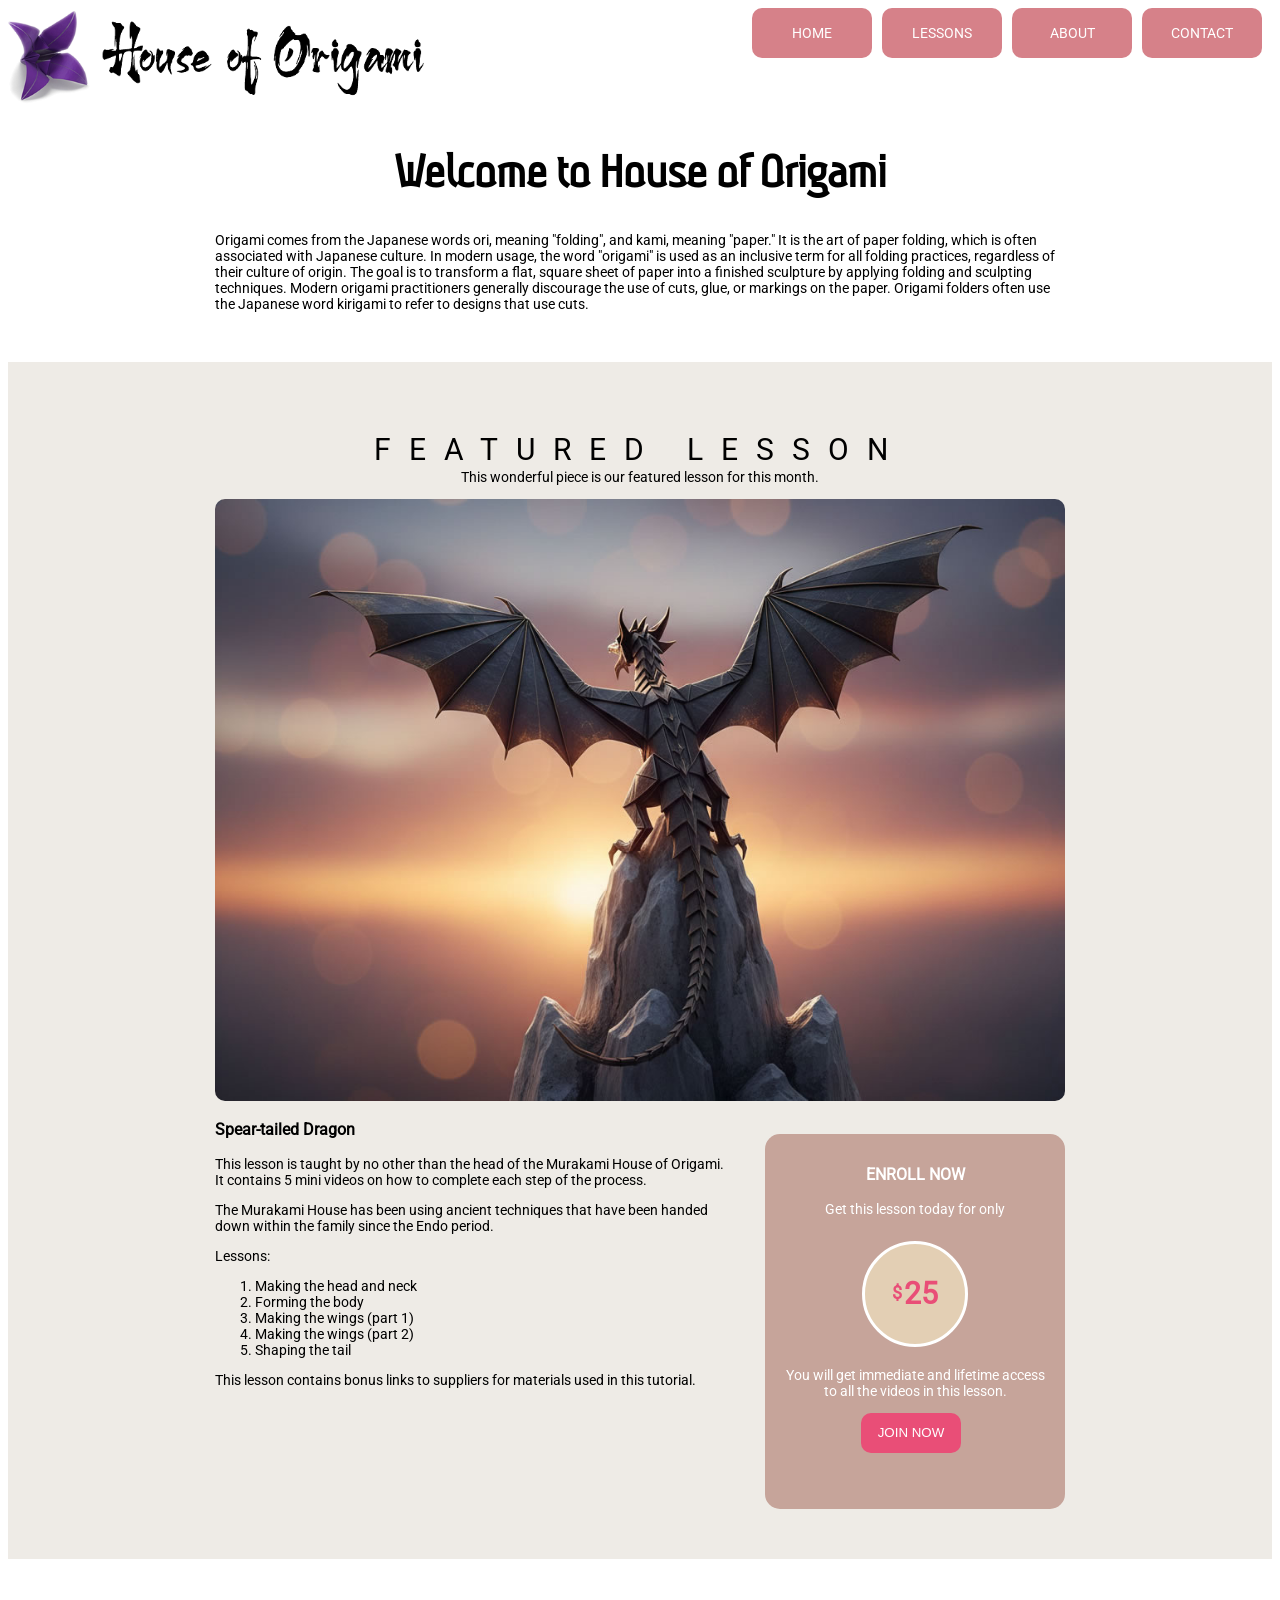
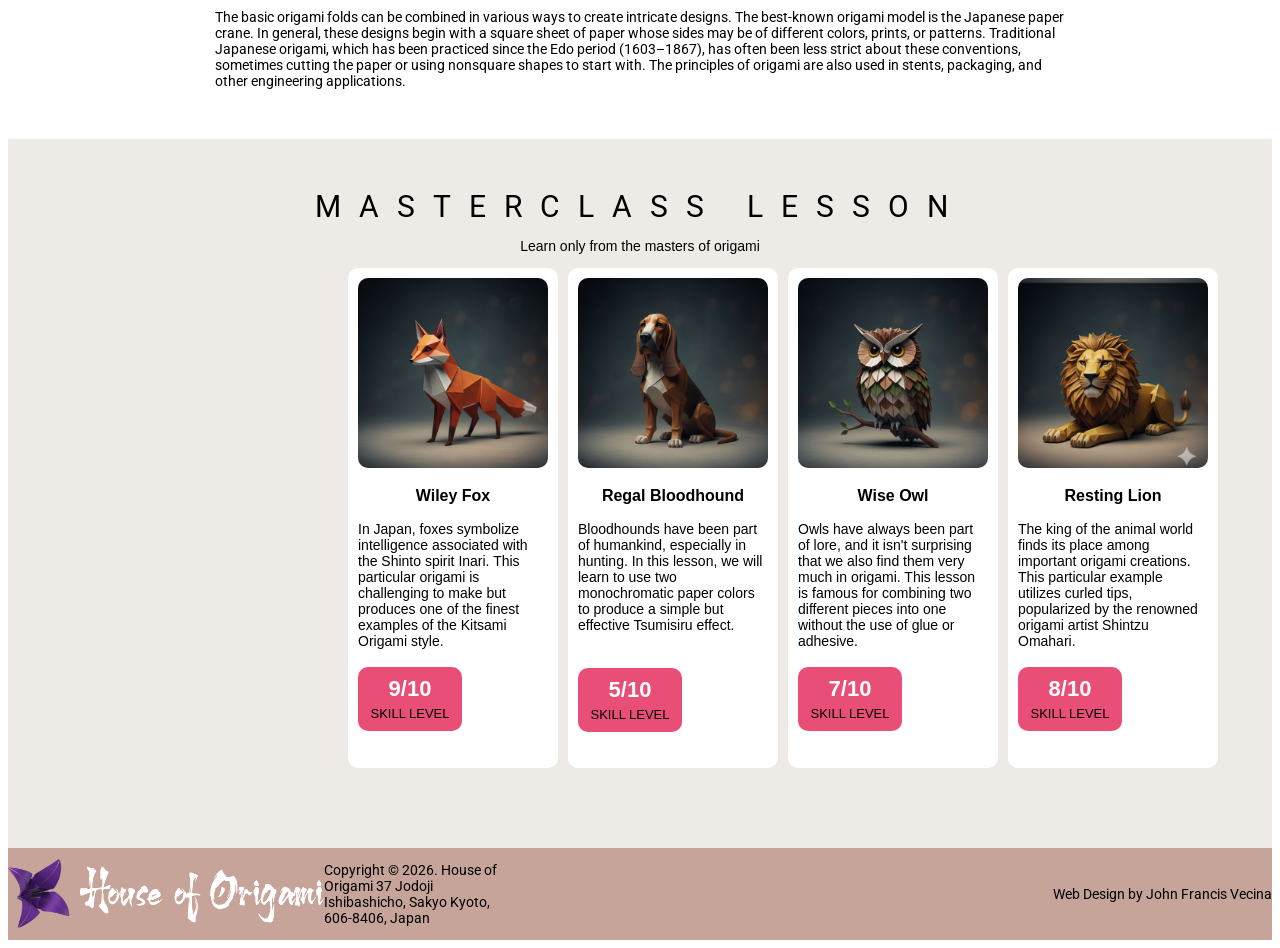
==== commit 79e75e34: "fixed the font path" ====
--- a/index.html
+++ b/index.html
@@ -9,12 +9,12 @@
 		<meta name="viewport" content="width=device-width, initial-scale=1.0">
 
 		<link href="css/style.css" rel="stylesheet">
-		
+		<!-- 
 		<link rel="preconnect" href="https://fonts.googleapis.com">
 		<link rel="preconnect" href="https://fonts.gstatic.com" crossorigin>
 		<link href="https://fonts.googleapis.com/css2?family=Aubrey&family=Roboto:ital,wght@0,100..900;1,100..900&display=swap" rel="stylesheet">
 		
-		<link rel="icon" href="origami-images/images/icon_clean.png" type="image/x-icon">
+		<link rel="icon" href="origami-images/images/icon_clean.png" type="image/x-icon"> -->
 
 		
 	</head>
--- a/css/style.css
+++ b/css/style.css
@@ -1,18 +1,19 @@
 /* for css */
-/* @font-face {
+
+@font-face {
   font-family: 'Aubrey';
-  src: url('fonts/Aubrey/Aubrey-Regular.ttf') format('truetype');
+  src: url('../fonts/Aubrey/Aubrey-Regular.ttf') format('truetype');
   font-weight: normal;
   font-style: normal;
 }
 
 /* For the Roboto font */
-/* @font-face {
+ @font-face {
   font-family: 'Roboto';
-  src: url('fonts/Roboto/Roboto-VariableFont_wdth,wght.ttf') format('truetype');
+  src: url('../fonts/Roboto/Roboto-VariableFont_wdth,wght.ttf') format('truetype');
   font-weight: normal;
   font-style: normal;
-}  */
+}  
  
 body {
 	font-size:14px;
@@ -519,7 +520,6 @@
 
 .youtube_videos {
 	display: flex;
-	align-content: center;
 	align-items: center;
 	justify-content: center;
 	gap: 1rem;
@@ -934,25 +934,330 @@
 		margin-top: 15px;
 	}
 
+	.name {
+		margin: 10px 0 25px 0;
+	}
+
+	/* About Page */
+	.about {
+		width: 100%;
+		max-width: 100%;
+		height: 80px;
+		justify-content: center;
+		padding: 0px;
+		margin-top: 20px;
+	}
+
+	.about p{
+		font-size: 40px;
+		margin: 0px;
+		padding: 0px;
+		text-align: center;
+	}
+
+	.origami_masters {
+		width: 100%;
+		max-width: 100%;
+		padding: 30px 0px;
+
+		display: flex;
+		flex-direction: column;
+		align-items: center;
+		gap: 20px;
+	}
+
+	.origami_masters span {
+		letter-spacing: 8px;
+	}
+
+	.masters {
+		width: 100%;
+		flex-direction:column;
+		gap: 30px;
+		padding: 15px 0px;
+	}
+
+	.masters .master1,
+	.masters .master2 {
+		width: 100%;
+		font-size: 16px;
+	}
+
+	.school_masters {
+		width: 100%;
+		max-width: 100%;
+		padding: 40px 0px;
+	}
+
+	.school_masters span {
+		letter-spacing: 8px;
+	}
+
+	.school_masters_whole {
+		margin: 0 auto;
+		width: 100%;
+		display: flex;
+		flex-direction: column;
+		gap: 30px;
+	}
+
+	.school_masters_whole .school_masters_left {
+		width: 100%;
+		display: flex;
+		flex-direction: column;
+		align-items: center;
+		gap: 20px;
+
+	}
+
+	.school_masters_whole .school_masters_left img{
+		margin-bottom: -10px;
+	}
+
+	.school_masters_whole .school_masters_right {
+		width: 100%;
+		justify-content: center;
+		margin: 0px;
+		padding:0px;
+	}
+
+	.school_masters_right .left,
+	.school_masters_right .right {
+		gap: 50px;
+	}
+
+	.lm {
+		margin: 0;
+		display: flex;
+		flex-direction: column;
+		align-items: center;
+		gap: 10px;
+	}
+
+	.school_masters_right .left img,
+	.school_masters_right .right img {
+		margin: 0px;
+		margin-bottom: 5px;
+	}
+
+	/* Lessons Page */
+	.lessons {
+		width: 100%;
+		max-width: 100%;
+		height: 80px;
+		justify-content: center;
+		align-items: center;
+		padding: 0px;
+		margin-top: 20px;
+	}
+
+	.lessons p{
+		font-size: 40px;
+		margin: 0px;
+		padding: 0px;
+		text-align: center;
+	}
+
+	#mt_header {
+		font-size: 30px;
+		letter-spacing: 8px;
+	}
+
+	.ml_section {
+		width: 100%;
+		max-width: 100%;
+	}
+	
+	.masterclass_lessons_section {
+		padding-bottom: 50px;
+		margin-bottom: 0;
+	}
+
+	.ml_row {
+		width: 100%;
+		max-width: 100%;
+		display: flex;
+		flex-direction: column;
+		align-items: center;
+		justify-content: center;
+		gap: 15px;
+		margin: 0px;
+	}
+
+	.ml_card {
+		width: 90%;
+		max-width: 100%;
+		margin: 0px;
+	}
+
+	.video_lessons {
+		display: flex;
+		flex-direction: column;
+		align-items: center;
+		justify-content: center;
+		gap: 30px;
+		padding-bottom: 30px;
+	}
+
+	.video_lessons_text {
+		flex-direction: column;
+		align-items: center;
+		justify-content: center;
+		gap: 30px;
+		margin: 0px;
+	}
+
+	.video_lessons_text span {
+		font-size: 30px;
+		letter-spacing: 8px;
+	}
+
+	.youtube_videos {
+		width: 100%;
+		max-width: 100%;
+		flex-direction: column;
+	}
+
+	.video_card {
+		gap: 10px;
+		width: 90%;
+		padding: 8px;
+	}
+
+	.video_card iframe{
+		margin: 0;
+		width: 100%;
+		aspect-ratio: 16 / 9;
+		object-fit: cover;
+	}
+
+
+	/* Contact Page */
+	.contacts_page {
+		width: 100%;
+		max-width: 100%;
+		margin: 0px;
+		padding: 0px;
+	}
+
+	.map_section {
+		width: 100%;
+	}
+
+	#map {
+		width: 100%;
+		max-height: 400px;
+		max-width: 100%;
+		margin: 0px;
+		padding: 0px;
+	}
+
+	.message_section {
+		width: 100%;
+		max-width: 100%;
+		padding: 40px 0px;
+		flex-direction: column;
+		align-items: center;
+	}
+
+	.message_row {
+		width: 92%;
+		max-width: 100%;
+		padding: 0px;
+		display:flex;
+		flex-direction: column;
+		gap: 15px;
+	}
+
+	.input_section {
+		margin: 0px;
+		width: 75%;
+	}
+
+	.input {
+		max-height: 35px;
+		align-items: flex-start;
+	}
+
 	#name {
-		margin: 10px 0 25px 0;
-	}
-}
-
-
-
-
-
-
-
-
-
-
-
-
-
-
-
-
-
-
+		margin: 0px;
+	}
+
+	.radio_form {
+		flex-direction: column;
+		margin-bottom: 20px;
+	}
+
+	.radio_div {
+		display: flex;
+	}
+
+	.radio_second {
+		margin-left: 71px;
+	}
+
+	.checkbox_form {
+		margin-bottom: 20px;
+	}
+
+	#animals {
+		margin-left: 5px;
+	}
+
+	.box {
+		margin-left: 70px;
+	}
+
+	#country_label {
+		margin-right: 15px;
+	}
+
+	#message {
+		width: 85%;
+	}
+
+	.inp_message {
+		margin-bottom: 35px;
+	}
+
+	#message_label {
+		margin-right: 10px;
+	}
+
+	.send_button {
+		margin-left: 70px;
+	}
+
+	.hq_row {
+		transform: translateX(0px);
+		margin-right: 0px;	
+
+		display: flex;
+		flex-direction: column;
+		align-items: center;
+		gap: 10px;
+		text-align: center;
+	}
+
+	#hq_heading {
+		margin: 15px 0px 10px 0px;
+	}
+}
+
+
+
+
+
+
+
+
+
+
+
+
+
+
+
+
+
+
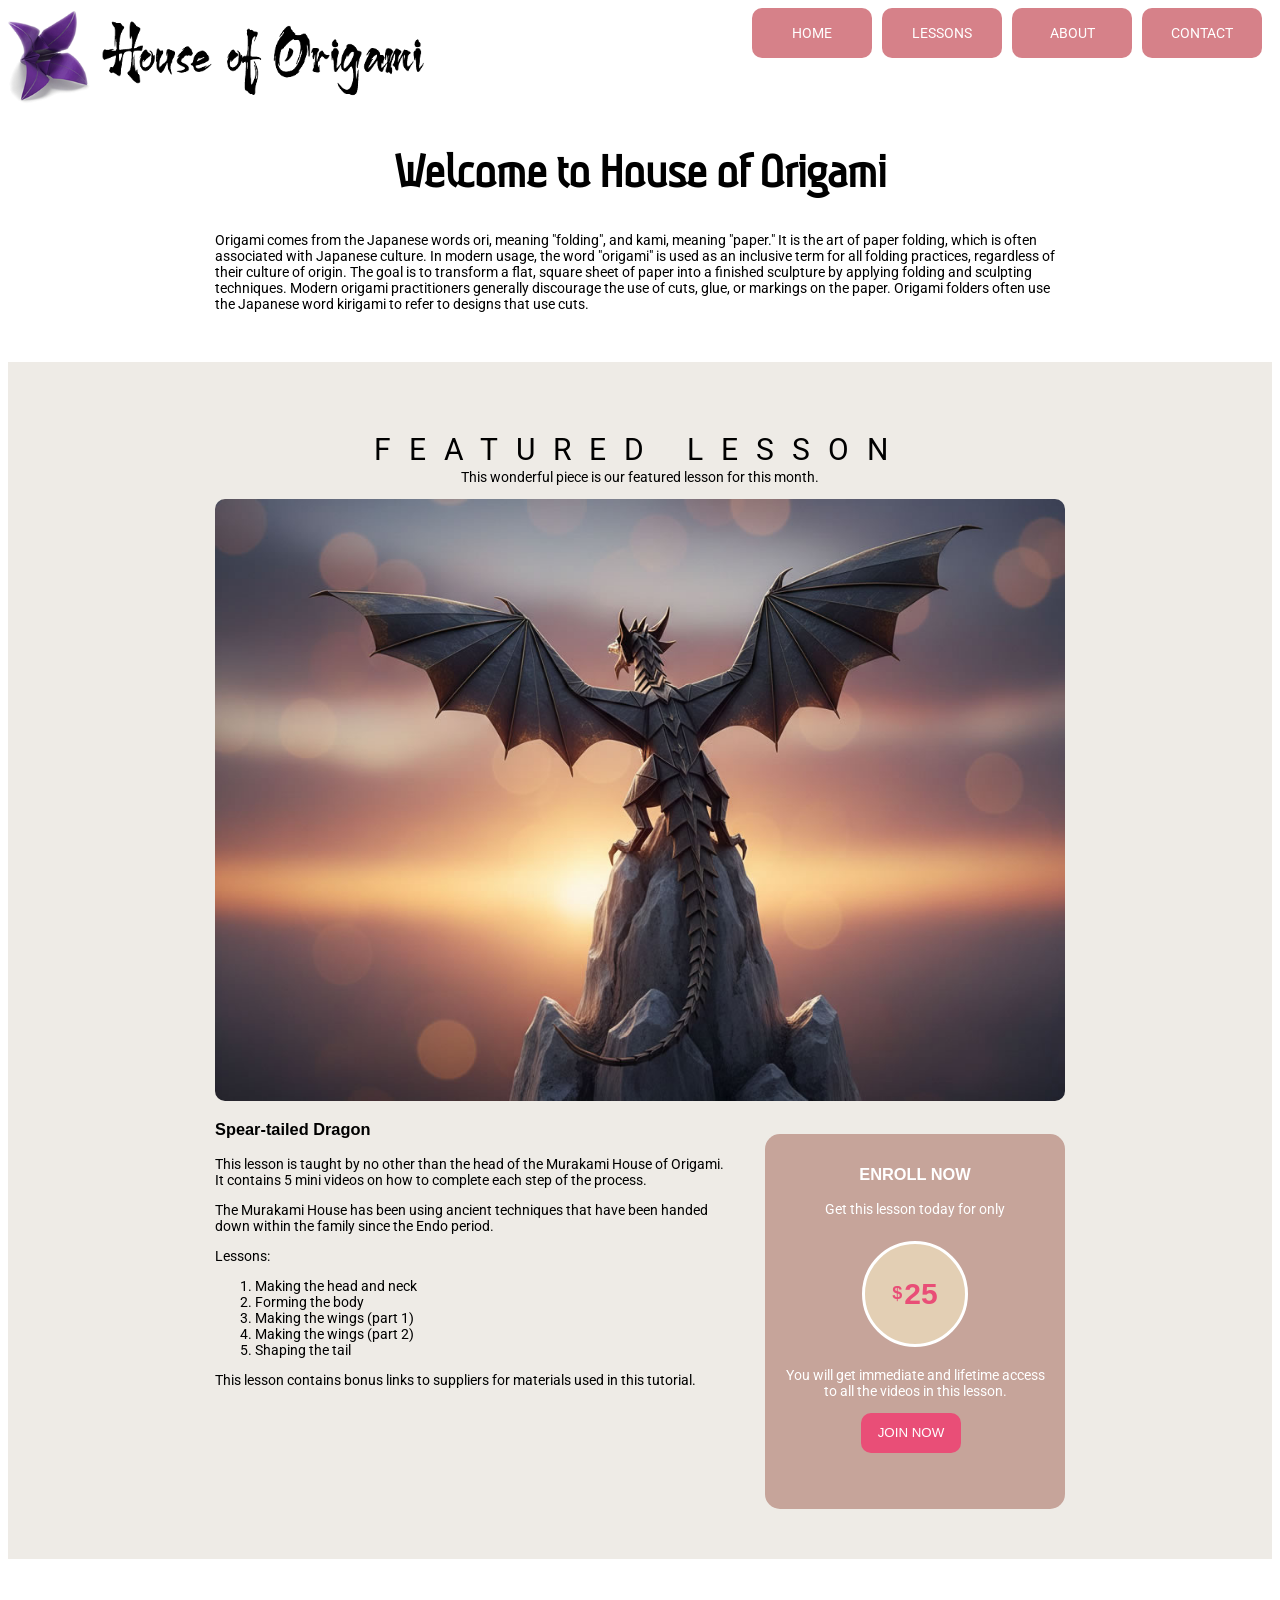
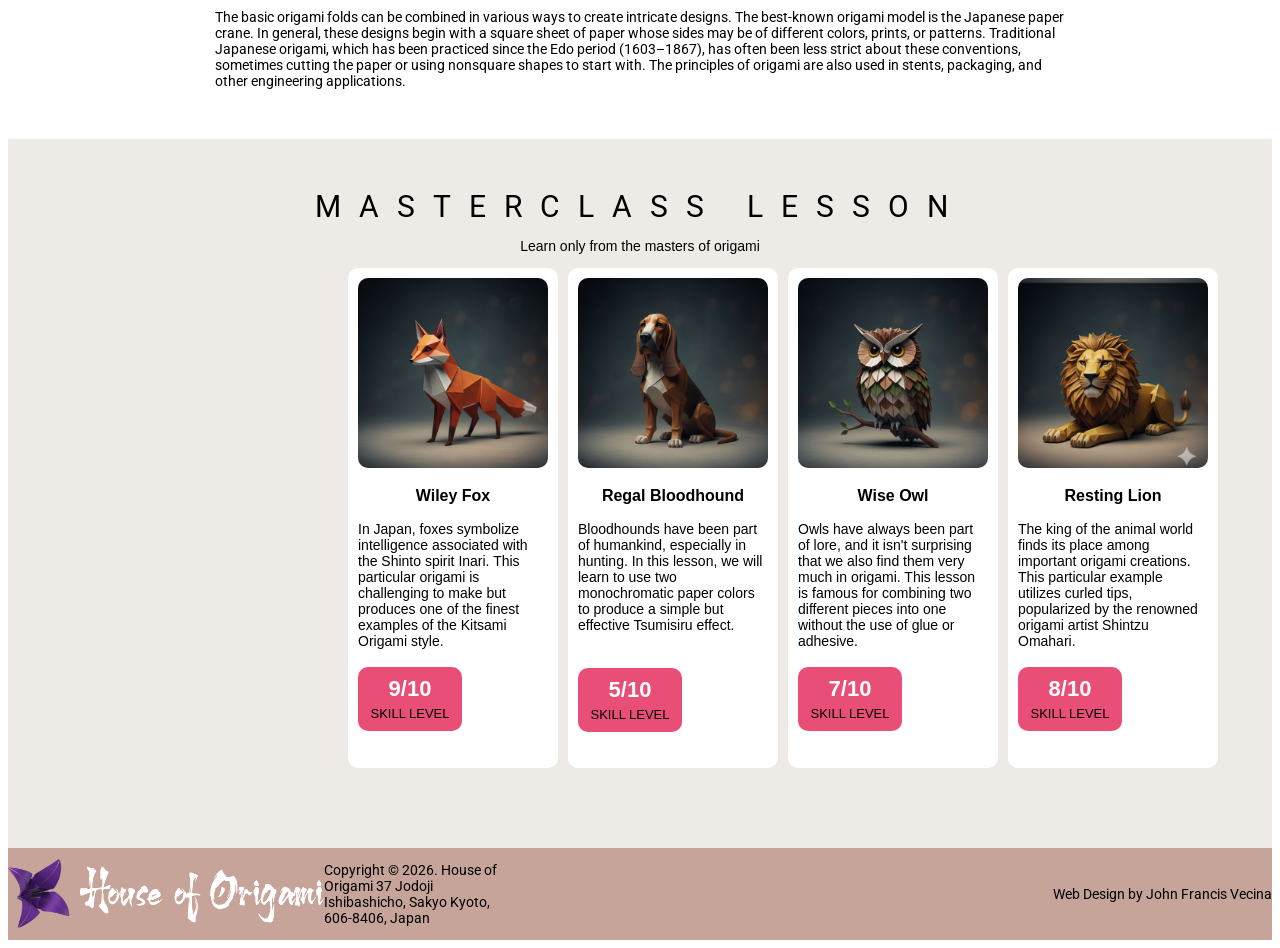
==== commit 8171e9a0: "fixed favicon and links" ====
--- a/index.html
+++ b/index.html
@@ -9,12 +9,12 @@
 		<meta name="viewport" content="width=device-width, initial-scale=1.0">
 
 		<link href="css/style.css" rel="stylesheet">
-		<!-- 
+		
 		<link rel="preconnect" href="https://fonts.googleapis.com">
 		<link rel="preconnect" href="https://fonts.gstatic.com" crossorigin>
 		<link href="https://fonts.googleapis.com/css2?family=Aubrey&family=Roboto:ital,wght@0,100..900;1,100..900&display=swap" rel="stylesheet">
 		
-		<link rel="icon" href="origami-images/images/icon_clean.png" type="image/x-icon"> -->
+		<link rel="icon" href="origami-images/images/icon_clean.png" type="image/x-icon"> 
 
 		
 	</head>
